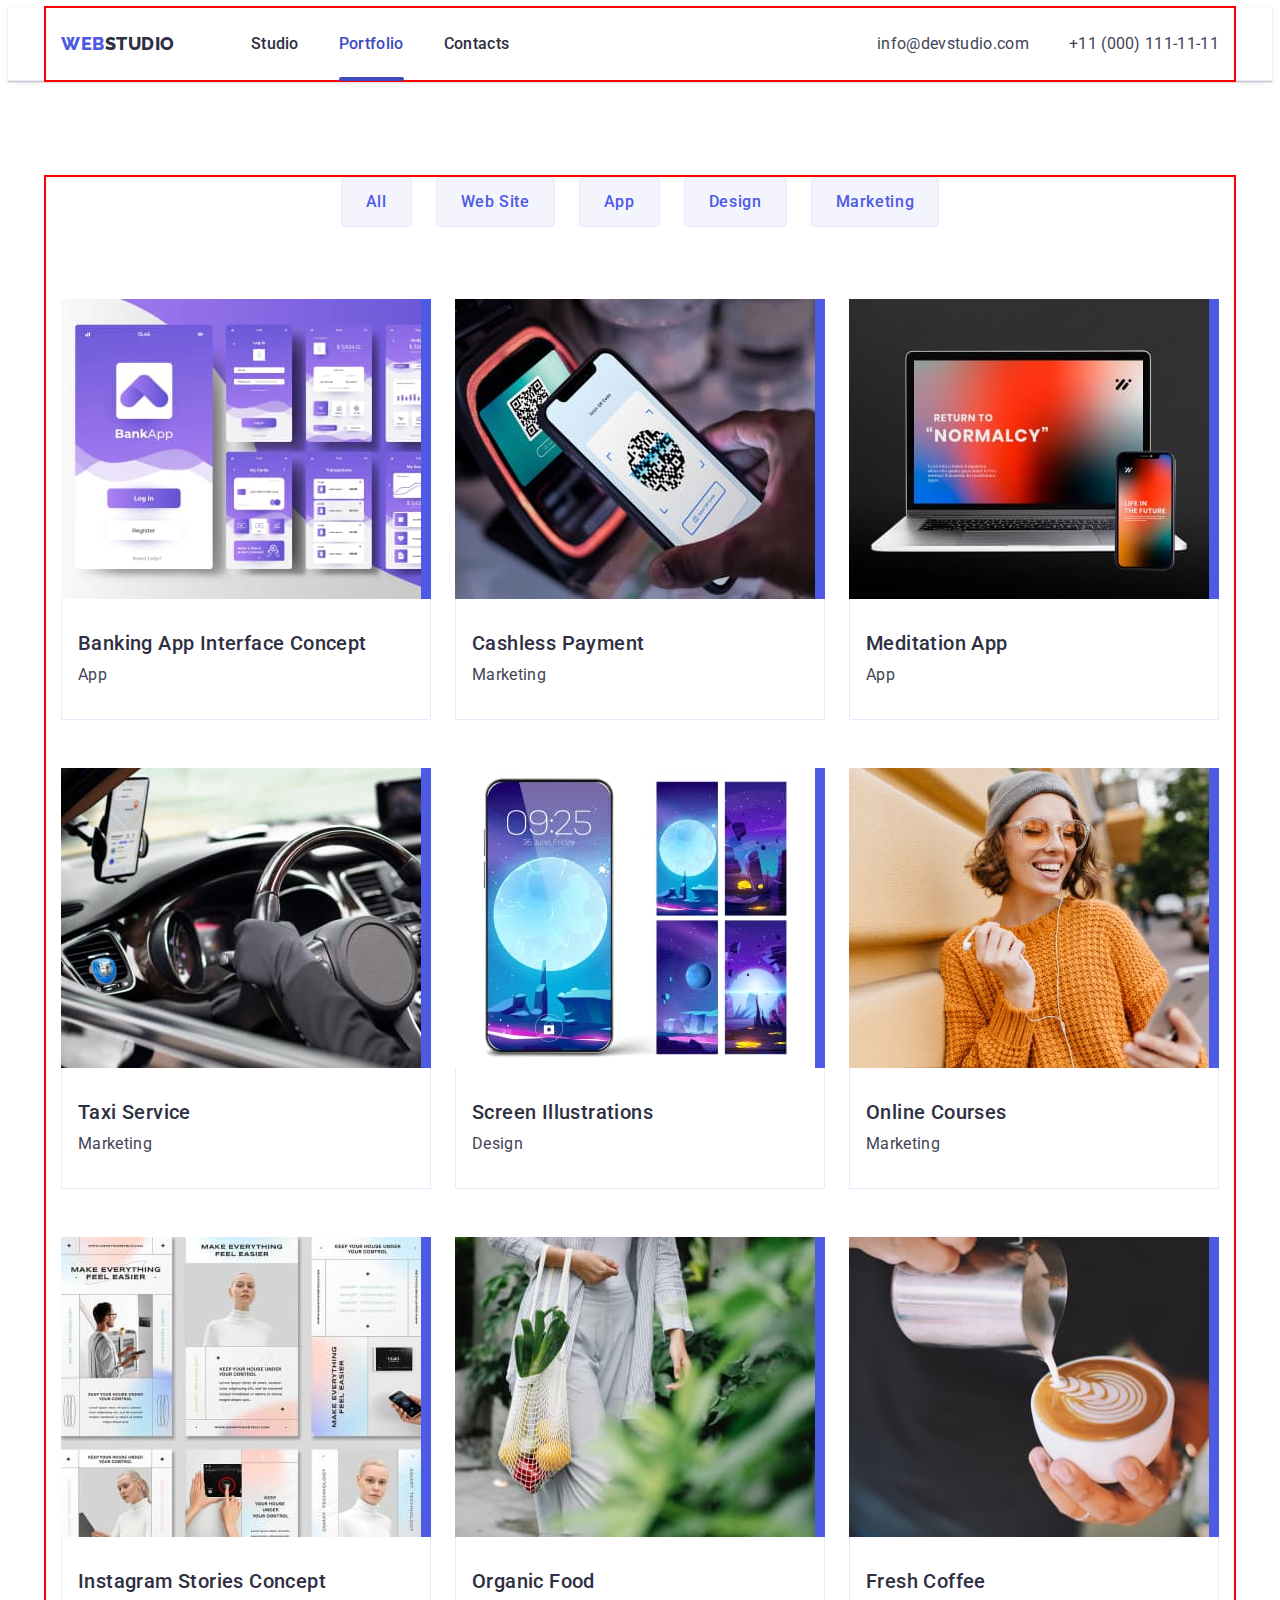
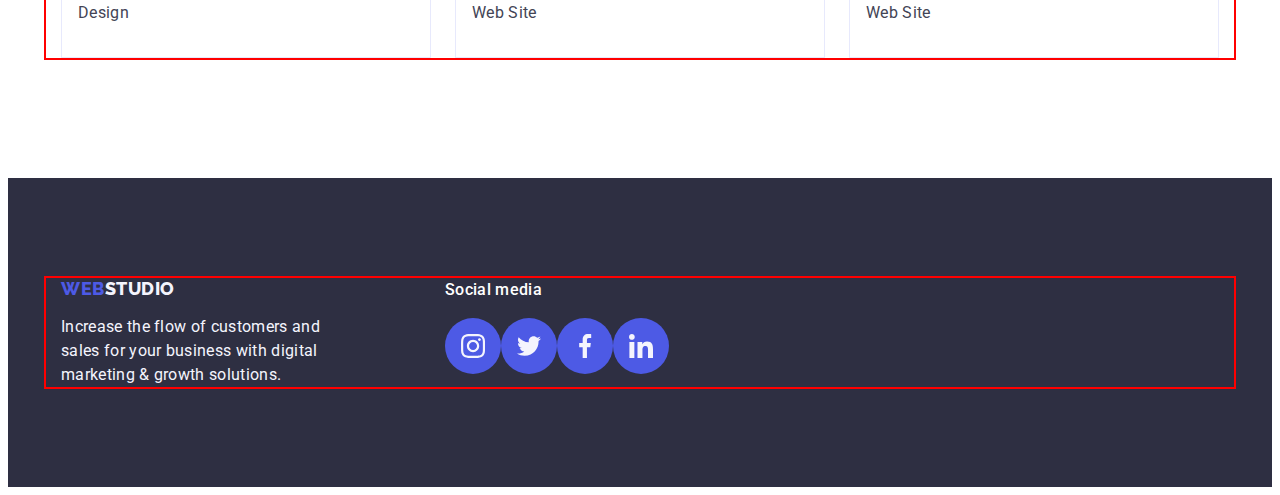
==== portfolio.html @ 869612bf "hw5" ====
<!DOCTYPE html>
<html lang="en">

<head>
    <meta charset="UTF-8">
<meta http-equiv="X-UA-Compatible" content="IE=edge">
<meta name="viewport" content="width=device-width, initial-scale=1.0">
<link rel="preconnect" href="https://fonts.googleapis.com">
<link rel="preconnect" href="https://fonts.gstatic.com" crossorigin>
<link
    href="https://fonts.googleapis.com/css2?family=Montserrat:wght@400;700&family=Roboto:wght@400;500;700;900&display=swap"
    rel="stylesheet">
    <link rel="preconnect" href="https://fonts.googleapis.com" />
    <link rel="preconnect" href="https://fonts.gstatic.com" crossorigin />
    <link href="https://fonts.googleapis.com/css2?family=Raleway:wght@800&family=Roboto:wght@400;500;700;900&display=swap"
        rel="stylesheet" />
    <link rel="stylesheet" href="https://cdnjs.cloudflare.com/ajax/libs/modern-normalize/2.0.0/modern-normalize.min.css"
        integrity="sha512-4xo8blKMVCiXpTaLzQSLSw3KFOVPWhm/TRtuPVc4WG6kUgjH6J03IBuG7JZPkcWMxJ5huwaBpOpnwYElP/m6wg=="
        crossorigin="anonymous" referrerpolicy="no-referrer" />
<title>WebStudio</title>
<link rel="stylesheet" href="./css/style.css">

</head>

<body>
    <header class="header">
    <div class="container header-container">
        <nav class="header-navigation list">
            <a href="./index.html" class="header-logo link">Web<span class="header-logo-raleway link">Studio</span></a>
            <ul class="header-menu list">
                <li class="header-menu-item"><a class="header-menu-link link" href="./index.html">Studio</a></li>
                <li class="header-menu-item"><a class="header-menu-link link current" href="./portfolio.html">Portfolio</a></li>
                <li class="header-menu-item"><a class="header-menu-link link" href="">Contacts</a></li>
            </ul>
        </nav>
        <address class="header-address">
            <ul class="header-contacts list">
                <li class="header-menu-contact"> <a class="header-contacts-link link" href="mailto:info@devstudio.com">info@devstudio.com</a></li>
                <li class="header-menu-contact"> <a class="header-contacts-link link" href="tel:+110001111111" >+11 (000) 111-11-11</a></li>
            </ul>
        </address>
    </div>
    </header>

    <main>
        <section class="section">
        <div class="container">
        <h1 hidden class="visualy-hidden">main portfolio</h1>
        <ul class="menu-list list">
            <li class="btn-item"><button type="button" class="menu-button-link">All</button></li>
            <li class="btn-item"><button type="button" class="menu-button-link">Web Site</button></li>
            <li class="btn-item"><button type="button" class="menu-button-link">App</button></li>
            <li class="btn-item"><button type="button" class="menu-button-link">Design</button></li>
            <li class="btn-item"><button type="button" class="menu-button-link">Marketing</button></li>
        </ul>

            <ul class="portfolio-list list">
                <li class="portfolio-item link">
                        <a class="portfolio-link link" href="./index.html">
                    <div class="portfolio-cover-block">
                        <img src="./images/potfolio/one.jpg" alt="banking app" width="360">
                        <p class="cover-text-block">
                            14 Stylish and User-Friendly App Design Concepts · Task Manager App · Calorie Tracker App · Exotic Fruit Ecommerce
                            App ·
                            Cloud Storage App
                        </p>
                        </div>
                <div class="portfolio-info">
                    <h2 class="portfolio-subtitle">Banking App Interface Concept</h2>
                    <p class="portfolio-text">App</p>
                </div>
                    </a>
                </li>
                <li class="portfolio-item link">
                    <a class="portfolio-link link" href="./index.html"> 
                    <div class="portfolio-cover-block">
                        <img src="./images/potfolio/two.jpg" alt="cashless payment" width="360">
                        <p class="cover-text-block">
                            14 Stylish and User-Friendly App Design Concepts · Task Manager App · Calorie Tracker App · Exotic Fruit Ecommerce
                            App ·
                            Cloud Storage App
                        </p>
                        </div>
                <div class="portfolio-info">
                    <h2 class="portfolio-subtitle">Cashless Payment</h2>
                    <p class="portfolio-text">Marketing</p>
                </div>
                    </a>
                </li>
                <li class="portfolio-item link">
                    <a class="portfolio-link link" href="./index.html">
                    <div class="portfolio-cover-block">
                        <img src="./images/potfolio/three.jpg" alt="meditation app" width="360">
                        <p class="cover-text-block">
                            14 Stylish and User-Friendly App Design Concepts · Task Manager App · Calorie Tracker App · Exotic Fruit Ecommerce
                            App ·
                            Cloud Storage App
                        </p>
                        </div>
                <div class="portfolio-info">
                    <h2 class="portfolio-subtitle">Meditation App</h2>
                    <p class="portfolio-text">App</p>
                </div>
                    </a>
                </li>
                <li class="portfolio-item link">
                    <a class="portfolio-link link" href="./index.html">
                    <div class="portfolio-cover-block">
                        <img src="./images/potfolio/four.jpg" alt="taxi service" width="360">
                        <p class="cover-text-block">
                            14 Stylish and User-Friendly App Design Concepts · Task Manager App · Calorie Tracker App · Exotic Fruit Ecommerce
                            App ·
                            Cloud Storage App
                        </p>
                        </div>
                <div class="portfolio-info">
                    <h2 class="portfolio-subtitle">Taxi Service</h2>    
                    <p class="portfolio-text">Marketing</p>
                </div>
                    </a>
                </li>
                <li class="portfolio-item link">
                    <a class="portfolio-link link" href="./index.html">
                    <div class="portfolio-cover-block">
                        <img src="./images/potfolio/five.jpg" alt="screen illustrations" width="360">
                        <p class="cover-text-block">
                            14 Stylish and User-Friendly App Design Concepts · Task Manager App · Calorie Tracker App · Exotic Fruit Ecommerce
                            App ·
                            Cloud Storage App
                        </p>
                        </div>
                <div class="portfolio-info">
                    <h2 class="portfolio-subtitle">Screen Illustrations</h2>
                    <p class="portfolio-text">Design</p>
                </div>
                    </a>
                </li>
                <li class="portfolio-item link">
                    <a class="portfolio-link link" href="./index.html">
                        <div class="portfolio-cover-block">
                        <img src="./images/potfolio/six.jpg" alt="online courses" width="360">
                        <p class="cover-text-block">
                            14 Stylish and User-Friendly App Design Concepts · Task Manager App · Calorie Tracker App · Exotic Fruit Ecommerce
                            App ·
                            Cloud Storage App
                        </p>
                        </div>
                <div class="portfolio-info">
                    <h2 class="portfolio-subtitle">Online Courses</h2>
                    <p class="portfolio-text">Marketing</p>
                </div>
                    </a>
                </li>
                <li class="portfolio-item link">
                    <a  class="portfolio-link link" href="./index.html">
                        <div class="portfolio-cover-block">
                        <img src="./images/potfolio/seven.jpg" alt="instagram stories concept" width="360">
                        <p class="cover-text-block">
                            14 Stylish and User-Friendly App Design Concepts · Task Manager App · Calorie Tracker App · Exotic Fruit Ecommerce
                            App ·
                            Cloud Storage App
                        </p>
                        </div>
                <div class="portfolio-info">
                    <h2 class="portfolio-subtitle">Instagram Stories Concept</h2>
                    <p class="portfolio-text">Design</p>
                </div>
                    </a>
                </li>
                <li class="portfolio-item link">
                    <a class="portfolio-link link" href="./index.html">
                        <div class="portfolio-cover-block">
                        <img src="./images/potfolio/eight.jpg" alt="organic food" width="360">
                        <p class="cover-text-block">
                            14 Stylish and User-Friendly App Design Concepts · Task Manager App · Calorie Tracker App · Exotic Fruit Ecommerce
                            App ·
                            Cloud Storage App
                        </p>
                        </div>
                <div class="portfolio-info">
                    <h2 class="portfolio-subtitle">Organic Food</h2>
                    <p class="portfolio-text">Web Site</p>
                </div>
                    </a>
                </li>
                <li class="portfolio-item link">
                    <a class="portfolio-link link" href="./index.html">
                        <div class="portfolio-cover-block">
                        <img src="./images/potfolio/nine.jpg" alt="fresh coffee" width="360">
                        <p class="cover-text-block">
                            14 Stylish and User-Friendly App Design Concepts · Task Manager App · Calorie Tracker App · Exotic Fruit Ecommerce
                            App ·
                            Cloud Storage App
                        </p>
                        </div>
                <div class="portfolio-info">
                    <h2 class="portfolio-subtitle">Fresh Coffee</h2>
                    <p class="portfolio-text">Web Site</p>
                </div>
                    </a>
                </li>
            </ul>
            </div>
        </section>

    </main>

    <footer class="footer">
        <div class="container footer-container">
        <div class="footer-box">
        <a href="./index.html" class="footer-logo link">Web<span class="footer-logo-raleway link">Studio</span></a>
        <p class="footer-item-text">Increase the flow of customers and sales for your business with digital marketing & growth solutions.</p>
    </div>
    <div class="footer-contacts">
        <p class="footer-text-icon">Social media</p>
        <ul class="footer-icon-list list">
            <li class="footer-icon">
                <a class=" footer-svg link" href="#"><svg class="footer-icons" width="24" height="24">
                        <use href="./images/icons.svg#icon-instagram"></use>
                    </svg></a>
            </li>
            <li class="footer-icon">
                <a class=" footer-svg link" href="#"><svg class="footer-icons" width="24" height="24">
                        <use href="./images/icons.svg#icon-twitter"></use>
                    </svg></a>
            </li>
            <li class="footer-icon">
                <a class=" footer-svg link" href="#"><svg class="footer-icons" width="24" height="24">
                        <use href="./images/icons.svg#icon-facebook"></use>
                    </svg></a>
            </li>
            <li class="footer-icon">
                <a class=" footer-svg link" href="#"><svg class="footer-icons" width="24" height="24">
                        <use href="./images/icons.svg#icon-linkedin"></use>
                    </svg></a>
            </li>
        </ul>
    </div>
    </div>
    </footer>
</body>

</html>
---- css/style.css ----
:root{
    --title-color:#2E2F42;
    --main-text-color:#FFFFFF;
    --second-text-color:#434455;
}

body{
    font-family: "Roboto",sans-serif;
    color:#434455;
    background-color: #FFFFFF;
}

p, h1, h2, h3, h4, h5, h6{
    margin-top: 0;
    margin-bottom: 0;
}

img{
    display: block;
}


.link{
    text-decoration: none;
}

.container{
    width: 100%;
    max-width: 1158px;
    padding: 0 15px;
    margin: 0 auto;
    outline: 2px solid red;

}

ul{
    list-style-type: none;
    margin-top: 0;
    margin-bottom: 0;
    padding-left: 0;
}


/**---------------HEADER--------------*/

.header-container{
    display: flex;
    align-items: center;
    width: 1158px;
    margin: 0 auto;
    padding: 0 15px;
}

.header{
    border-bottom: 1px solid #e7e9fc;
    box-shadow: 0px 2px 1px rgba(46, 47, 66, 0.08), 0px 1px 1px rgba(46, 47, 66, 0.16), 0px 1px 6px rgba(46, 47, 66, 0.08); 
}

.header-navigation{
    display: flex;
    align-items: center;
    margin-right:auto;
}


.header-logo{
    font-family:"Raleway",sans-serif;
    font-weight: 800;
    font-size: 18px;
    line-height: 1.17;
    letter-spacing: 0.03em;
    text-transform: uppercase;
    color: #4d5ae5;
    margin-right: 76px;
}

.header-logo-raleway{
    font-family: "Raleway",sans-serif ;
    font-weight: 800;
    font-size: 18px;
    line-height: 1.17;
    letter-spacing: 0.03em;
    text-transform: uppercase;
    color: #2e2f42;
}

.header-menu{
    display: flex;
    gap: 40px;
}

.header-menu .list{
    list-style: none;
}

.header-menu-link{
    font-weight: 500;
    font-size: 16px;
    line-height: 1.5;
    letter-spacing: 0.02em;
    color:  #2E2F42;
    padding: 24px 0;
    display: flex;
    gap: 40px;
    transition: color 250ms cubic-bezier(0.4, 0, 0.2, 1);

}

.header-menu-link:hover{
    color: #404bbf;
}

.header-menu-link:focus{
    color: #404bbf;
}

.current{
    position: relative;
    color: #404bbf;
}

.current::after{
    content: '';
    position: absolute;
    left: 0;
    bottom: -1px;
    background-color: #404bbf;
    height: 4px;
    border-radius: 2px;
    display: block;
    width: 100%;
}

.header-address,
.header-menu-contact,
.header-contacts .list{
    font-style: normal;
}

.header-menu-contact{
    margin-left: auto;
}

.header-contacts{
    display: flex;
    margin-left: auto;
    gap: 40px;
}

.header-contacts .list{
    font-family: "Roboto",sans-serif;
    font-style: normal;
    font-size: 16px;
    line-height: 1.5;
    letter-spacing: 0.02em;
    color: #434455;
    margin: auto;

}
.header-contacts-link{
    display: flex;
    padding: 24px 0;
    gap: 40px;
    transition: color 250ms cubic-bezier(0.4, 0, 0.2, 1);
} 

.header-contacts .list:hover,
.header-contacts .list:focus{
    color: #404bbf;
}

/**-------------HERO--------------*/

.hero {
    background-image: linear-gradient(
    rgba(46, 47, 66, 0.7),
    rgba(46, 47, 66, 0.7)
    ),
    url(../images/hero-bg.jpg);
    background-repeat: no-repeat;
    background-position: center;
    background-size: cover;
    background-color: #2E2F42;
    padding: 188px 0;
    max-width: 1440px;
    margin: 0 auto;
}

.hero-container{
    
}

.hero-title {
    font-weight: 700;
    font-size: 56px;
    line-height: 1.07;
    text-align: center;
    letter-spacing: 0.02em;
    color: var(--main-text-color);
    text-align: center;
    margin: 0 auto;
    max-width: 496px;
    margin-bottom: 48px;
}

.hero-btn {
    font-family: inherit;
    font-weight: 500;
    font-size: 16px;
    line-height: 1.50;
    letter-spacing: 0.04em;
    color: var(--main-text-color);
    background-color: #4D5AE5;
    cursor: pointer;
    display: block;
    margin: 0 auto;
    padding: 16px 32px 16px 32px;
    box-shadow: 0px 4px 4px rgba (0, 0, 0, 0.15);
    border-radius: 4px;
    border: none;
    min-width: 169px;
    transition: background-color 250ms cubic-bezier(0.4, 0, 0.2, 1);
}

.hero-btn:hover,
.hero-btn:focus{
    background-color: #404BBF;
}
/**--------------BENEFITS--------------*/
.benefits {
    padding-top: 120px;
    padding-bottom: 120px;
}

.visualy-hidden{
    position: absolute;
    width: 1px;
    height: 1px;
    margin: -1px;
    border: 0;
    padding: 0;
    white-space: nowrap;
    clip-path: inset(100%);
    clip: rect(0 0 0 0);
    overflow: hidden;
}


.benefits-list {
    background-color: #FFFFFF;
    display: flex;
    gap: 24px;
}

.benefits-item-icons{
    display: flex;
    align-items: center;
    justify-content: center;
    margin-bottom: 8px;
    background: #f4f4fd;
    border-radius: 4px;
    width: 264px;
    height: 112px;
}

.benefits-icons{
    margin: 24px 100px;
    transition: color 250ms cubic-bezier(0.4, 0, 0.2, 1);
}

    .benefits-item:hover .benefits-item-icons,
    .benefits-item:focus .benefits-item-icons{
    fill: #404BBF;
}

.benefits-item {
    width: calc((100% - 72px) /4);
}

.benefits-subtitle {
    font-weight: 500;
    font-size: 20px;
    line-height: 1.20;
    letter-spacing: 0.02em;
    color: #2E2F42;
    margin-bottom: 8px;
}

.benefits-item-text {
    font-size: 16px;
    line-height: 1.50;
    letter-spacing: 0.02em;
    color: var(--second-text-color);
}

/**--------PRODUCTS-----------*/
.products {
    /* padding-top: 120px; */
    padding-bottom: 120px;
}

.products-title {
    font-size: 36px;
    line-height: 1.11;
    text-align: center;
    letter-spacing: 0.02em;
    text-transform: capitalize;
    color:#2e2f42;
    min-width: 323px;
    margin-bottom: 72px;
}

.products-list {
    display: flex;
    gap: 24px;
}

.products-item {
    width: calc((100% - 48px) / 3);
}

/**-------------TEAM-----------*/
.container-team{
    padding: 0 15px;
}

.container-info{
    padding: 24px 0;
    display: block;
}

.team{
    background-color: #F4F4FD;
    padding: 120px 0;
}

.team-item { 
    background-color: #FFFFFF;
    width: calc((100% - 72px) / 4);
    border-radius: 0px 0px 4px 4px;
    box-shadow: 0px 1px 6px rgba(46, 47, 66, 0.08),
            0px 1px 1px rgba(46, 47, 66, 0.16),
            0px 2px 1px rgba(46, 47, 66, 0.08);

}

.team-title {
    font-size: 36px;
    line-height: 1.11;
    text-align: center;
    letter-spacing: 0.02em;
    text-transform: capitalize;
    color: #2E2F42;
    background-color: #F4F4FD;
    margin-bottom: 72px;

}
.team-icons-list{
    display: flex;
    justify-content: center;
    margin-top: 8px;
    gap: 24px;
}

.icon-item{
    width: 40px;
    height: 40px;
}

.icon-svg{
    width: 100%;
    height: 100%;
    background-color: #4d5ae5;
    padding: 12px;
    border-radius: 50%;
    display: flex;
    align-items: center;
    justify-content: center;
    transition: background-color 250ms cubic-bezier(0.4, 0, 0.2, 1);
    }

.icon-svg:hover,
.icon-svg:focus{
    background-color: #404bbf;
}

.team-icons{
    fill: #f4f4fd;
}

.container-info{
    padding: 32px 0;
}

.team-list {
    display: flex;
    gap: 24px;
}

.team-subtitle {
    font-weight: 500;
    font-size: 20px;
    line-height: 1.2;
    letter-spacing: 0.02em;
    color: #2E2F42;
    background-color: #FFFFFF;
    text-align: center;
    margin-bottom: 8px;
}

.team-item-text {
    font-size: 16px;
    line-height: 1.5;
    letter-spacing: 0.02em;
    color: #434455;
    text-align: center;
}

/**----------------FIFTH--------------**/

.section-fifth{
    padding-top: 120px;
    padding-bottom: 120px;
}

.subtitle{
    font-weight: 700;
    font-size: 36px;
    line-height: 1.11;
    text-align: center;
    text-transform: capitalize;
    letter-spacing: 0.02em;
    color: var(--color-grey);
    margin-bottom: 72px;
    color: #2e2f42;
}

.fifth-icon-list{
    display: flex;
    gap: 24px;
}

.fifth-icon{
    display: inline-block;
    height: 88px;
    width: calc((100% - 120px) / 6);
}

.fifth-svg{
    width: 100%;
    height: 100%;
    border: 1px solid #8e8f99;
    color: #8e8f99;
    border-radius: 4px;
    display: flex;
    align-items: center;
    justify-content: center;
    padding: 16px 32px;
    transition: border-color 250ms cubic-bezier(0.4, 0, 0.2, 1), color 250ms cubic-bezier(0.4, 0, 0.2, 1);
}

.fifth-icons{
    fill: currentColor;
}

.fifth-svg:hover,
.fifth-svg:focus{
    color: #404bbf;
    border-color: #404bbf;
}

/**-----------------FOOTER----------------*/
.footer {
    background-color: #2E2F42;
    padding: 100px 0;
}

.footer-container{
    display: flex;
    align-items: baseline;
}

.footer-box{
    margin-right: 120px;
    
}

.footer-logo{
    font-family: "Raleway",sans-serif;
    font-style: normal;
    font-weight: 800;
    font-size: 18px;
    line-height: 1.17;
    letter-spacing: 0.03em;
    text-transform: uppercase;
    color:#4D5AE5;
    display: inline-block;
    margin-bottom: 16px;
}

.footer-logo-raleway {
    font-family: "Raleway",sans-serif;
    font-style: normal;
    font-weight: 800;
    font-size: 18px;
    line-height: 1.17;
    letter-spacing: 0.03em;
    text-transform: uppercase;
    color: #f4f4fd;
}

.footer-item-text {
    font-size: 16px;
    line-height: 1.50;
    letter-spacing: 0.02em;
    color: #F4F4FD;
    max-width: 264px;
}


.footer-text-icon{
    font-weight: 500;
    font-size: 16px;
    line-height: 1.5;
    letter-spacing: 0.02em;
    color:  #ffffff;
    margin-bottom: 16px;
}

.footer-icon-list{
    display: flex;
    gap: 16px;
}

.footer-icon{
    width: 40px;
    height: 40px;
}

.footer-svg{
    width: 100%;
    height: 100%;
    background-color: #4d5ae5;
    padding: 8px;
    border-radius: 50%;
    display: flex;
    align-items: center;
    justify-content: center;
    transition: background-color 250ms cubic-bezier(0.4, 0, 0.2, 1);
}

.footer-icons{
    fill: #f4f4fd;
}
.footer-svg:hover,
.footer-svg:focus{
    background-color: #31d0aa;
}

/**--------------PORTFOLIO----------------*/
.body{
    color:#434455;
}

/**----------------HEADER------------------*/

.header {
    border-bottom: 1px solid #e7e9fc;
}

.header-navigation{

}

.header-logo {
    font-family: "Raleway",sans-serif;
    font-weight: 800;
    font-size: 18px;
    line-height: 1.17;
    letter-spacing: 0.03em;
    text-transform: uppercase;
    color: #4d5ae5;
    }


.link {}

.header-logo-raleway {

}

.header-menu {}

.header-menu-item {}

.header-menu-link {

}

.header-menu-link:hover,
.header-menu-link:focus{
    color: #404bbf;
}

.header-address {
    font-style: normal;
}

.header-contacts .list {
    font-style: normal;
    list-style: none;
}

.header-contacts-link{
    font-style: normal; 
    font-size: 16px;
    line-height: 1.5;
    letter-spacing: 0.02em;
    list-style: none;
    color:#434455;
}

.header-contacts-link:hover,
.header-contacts-link:focus{
    color: #404bbf;
}
/**------------------MAIN-PORTFOLIO--------------*/

.section{
    padding-top: 96px;
    padding-bottom: 120px;
}

.menu-list  {
    list-style: none;
    display: flex;
    justify-content: center;
    gap: 24px;
    margin-bottom: 72px;
}

.list {}

.btn-item{
}

.menu-button-link {
    font-family: "Roboto",sans-serif;
    font-weight: 500;
    font-size: 16px;
    line-height: 1.5;
    letter-spacing: 0.04em;
    color: #4D5AE5;
    background-color:#F4F4FD;
    cursor: pointer;
    padding: 12px 24px;
    border: 1px solid #e7e9fc;
    border-radius: 4px;
    transition: color 250ms cubic-bezier(0.4, 0, 0.2, 1), background-color 250ms cubic-bezier(0.4, 0, 0.2, 1), border-color 250ms cubic-bezier(0.4, 0, 0.2, 1), box-shadow 250ms cubic-bezier(0.4, 0, 0.2, 1);
}

.menu-button-link:hover,
.menu-button-link:focus{
    color: #FFFFFF;
    background-color: #404BBF;
    border: 1px solid transparent;
    box-shadow: 0px 3px 1px rgba(0, 0, 0, 0.1), 0px 2px 1px rgba(0, 0, 0, 0.08), 0px 2px 2px rgba(0, 0, 0, 0.12);
}

.portfolio-link {
    text-decoration: none;
    display: block;
    transition: box-shadow 250ms cubic-bezier(0.4, 0, 0.2, 1); 
}

.portfolio-link:hover .cover-text-block,
.portfolio-link:focus .cover-text-block{
    transform: translateY(0%)
}

.portfolio-link:hover,
.portfolio-link:focus{
    box-shadow: 0px 1px 6px rgba(46, 47, 66, 0.08), 0px 1px 1px rgba(46, 47, 66, 0.16), 0px 2px 1px rgba(46, 47, 66, 0.08);
}

.portfolio-info{
    padding: 32px 16px;
    border: 1px solid #e7e9fc;
    border-top: none;
}

.portfolio-list  {
    text-decoration: none;
    display: flex;
    flex-wrap: wrap; 
    column-gap: 24px;
    row-gap: 48px;
}

.portfolio-item  {
    text-decoration: none;
    width: calc((100% - 48px) / 3);
    flex-wrap: wrap;
    position: relative;
}

.portfolio-subtitle {
    font-weight: 500;
    font-size: 20px;
    line-height: 1.2;
    letter-spacing: 0.02em;
    color: #2E2F42;
    margin-bottom: 8px;
    text-align: start;
}



.portfolio-text {
    font-size: 16px;
    line-height: 1.5;
    letter-spacing: 0.02em;
    color: #434455;
}

.portfolio-cover-block {
    position: relative;
    background-color: #4D5AE5;
    top: 0;
    left: 0;
    overflow: hidden;
}

.cover-text-block {
    font-size: 16px;
    line-height: 1.50;
    letter-spacing: 0.02em;
    color: #F4F4FD;
    padding: 40px 32px;
    background-color: #4d5ae5;
    height: 100%;
    width: 100%;
    position: absolute;
    top: 0;
    transform: translateY(100%);
    transition: transform 250ms cubic-bezier(0.4, 0, 0.2, 1);
}
/**-----------------FOOTER--------------*/
.footer-logo {
    font-family: "Raleway" sans-serif;
    font-weight: 800;
    font-size: 18px;
    line-height: 1.17;
    letter-spacing: 0.03em;
    text-transform: uppercase;
    color:#4d5ae5;
}


.footer-logo-raleway {
    font-family: "Raleway" sans-serif;
    font-weight: 800;
    font-size: 18px;
    line-height: 1.17;
    letter-spacing: 0.03em;
    text-transform: uppercase;
    color: #f4f4fd;
}

.footer-item-text{
    font-size: 16px;
    line-height: 1.50;
    letter-spacing: 0.02em;
    color: #F4F4FD;
}

.backdrop{
    position: fixed;
    top: 0;
    left: 0;
    width: 100%;
    height: 100%;
    background-color: rgba(46, 47, 66, 0.4);
    transition: opacity 250ms cubic-bezier(0.4, 0, 0.2, 1), visibility 250ms cubic-bezier(0.4, 0, 0.2, 1);
}

.modal{
    position: absolute;
    width: 408px;
    min-height: 584px;
    transform: translate(-50%, -50%) scale(1);
    background-color: #FCFCFC;
    box-shadow: 0px 1px 1px rgba(0, 0, 0, 0.14),
        0px 1px 3px rgba(0, 0, 0, 0.12),
        0px 2px 1px rgba(0, 0, 0, 0.2);
    border-radius: 4px;
    transition: transform 250ms cubic-bezier(0.4, 0, 0.2, 1);
    left: 50%;
    top: 50%;
    transform: translate(-50%, -50%) rotate(0);
}

.backdrop.is-hidden .modal{
    transform: translate(-50% -50%) rotate(-360deg);
}

.modal-btn{
    position: absolute;
    top: 24px;
    right: 24px;
    width: 24px;
    height: 24px;
    display: flex;
    justify-content: center;
    align-items: center;
    background-color: #E7E9FC;
    border: 1px solid rgba(0, 0, 0, 0.1);
    border-radius: 50%;
    padding: 0;
    cursor: pointer;
    transition: background-color 250ms cubic-bezier(0.4, 0, 0.2, 1), border 250ms cubic-bezier(0.4, 0, 0.2, 1);
    /* transition: opacity var(--transition) visibility var(--transition); */
}

.modal-btn:hover,
.modal-btn:focus{
    background-color: #404bbf;
    border: none;
    fill: #ffffff;
}

.close-btn{
    fill: #2E2F42;
    transition: fill 250ms cubic-bezier(0.4, 0, 0.2, 1);
}

.modal-btn:hover .close-btn,       
.modal-btn:focus .close-btn{
    fill: #ffffff;
}

.is-hidden{
    visibility: hidden;
    opacity: 0;
    pointer-events: none;
}
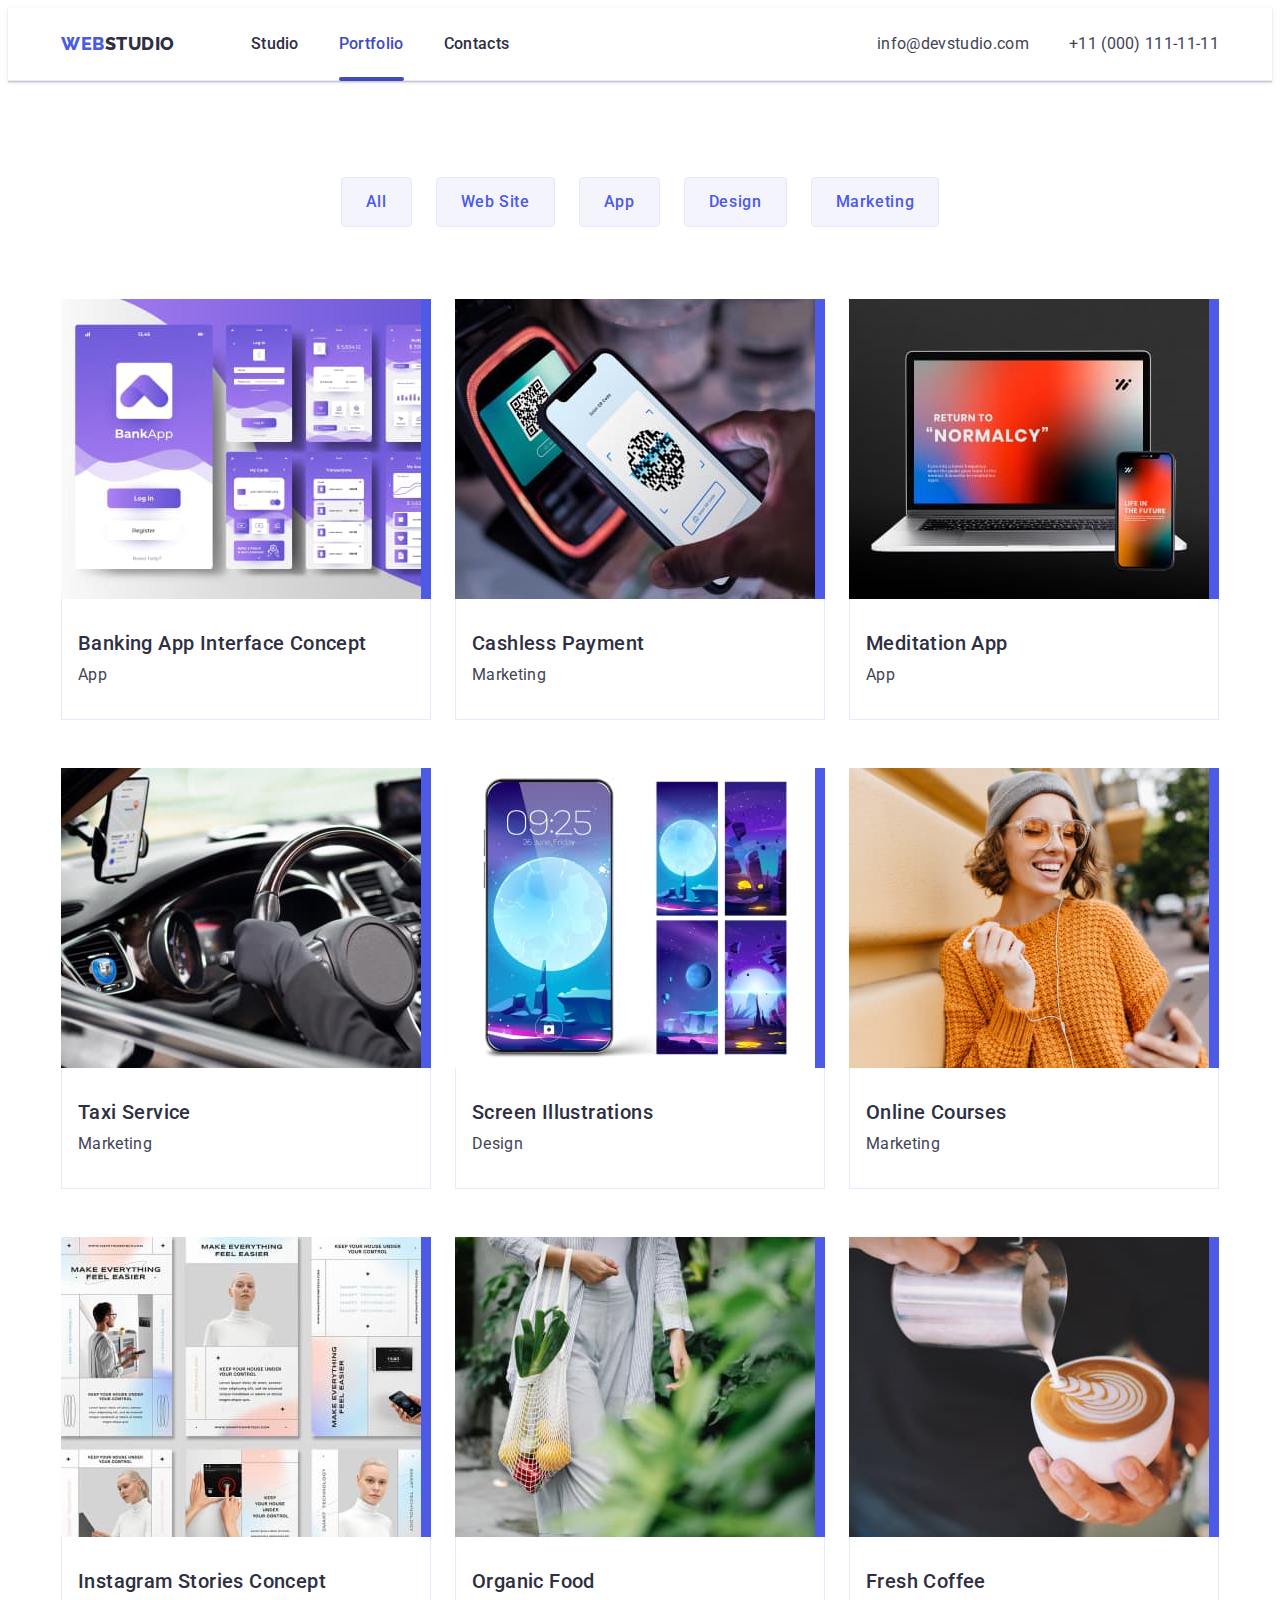
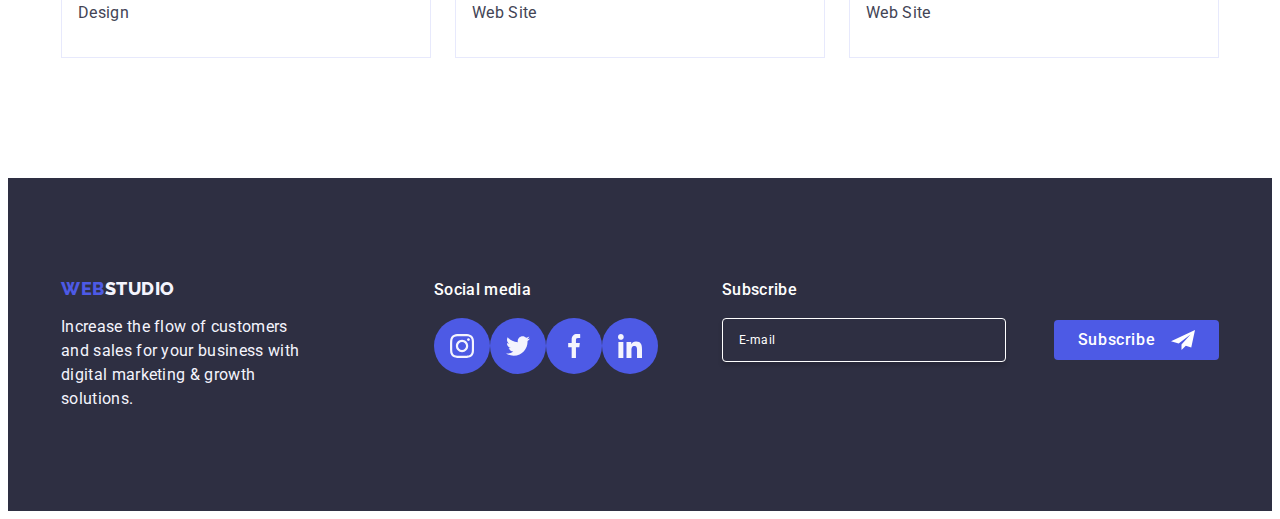
==== commit d6346661: "hw5" ====
--- a/portfolio.html
+++ b/portfolio.html
@@ -236,6 +236,20 @@
             </li>
         </ul>
     </div>
+    <div class="footer-bottom">
+        <p class="form-subtitle">Subscribe</p>
+        <form class="footer-form">
+            <label for="footer-email" aria-label="footer email" class="form-label">
+                <input type="email" name="footer-email" id="footer-email" placeholder="E-mail" class="footer-input" />
+            </label>
+            <button type="submit" class="btn-input">Subscribe
+                <svg class="icon-form" width="24" height="24">
+                    <use href="./images/icons.svg#icon-frame">
+                    </use>
+                </svg>
+            </button>
+        </form>
+    </div>
     </div>
     </footer>
 </body>
--- a/css/style.css
+++ b/css/style.css
@@ -22,6 +22,19 @@
 
 .link{
     text-decoration: none;
+}
+
+.visually-hidden {
+    position: absolute;
+    width: 1px;
+    height: 1px;
+    margin: -1px;
+    border: 0;
+    padding: 0;
+    white-space: nowrap;
+    clip-path: inset(100%);
+    clip: rect(0 0 0 0);
+    overflow: hidden;
 }
 
 .container{
@@ -29,7 +42,7 @@
     max-width: 1158px;
     padding: 0 15px;
     margin: 0 auto;
-    outline: 2px solid red;
+    /* outline: 2px solid ; */
 
 }
 
@@ -659,8 +672,10 @@
     transition: color 250ms cubic-bezier(0.4, 0, 0.2, 1), background-color 250ms cubic-bezier(0.4, 0, 0.2, 1), border-color 250ms cubic-bezier(0.4, 0, 0.2, 1), box-shadow 250ms cubic-bezier(0.4, 0, 0.2, 1);
 }
 
+
+
 .menu-button-link:hover,
-.menu-button-link:focus{
+.menu-button-link:focus {
     color: #FFFFFF;
     background-color: #404BBF;
     border: 1px solid transparent;
@@ -774,6 +789,77 @@
     color: #F4F4FD;
 }
 
+.footer-bottom {
+    margin-left: 80px;
+}
+
+.form-subtitle {
+    color: var(--white, #FFF);
+    font-size: 16px;
+    font-weight: 500;
+    line-height: 1.5;
+    letter-spacing: 0.32px;
+    margin-bottom: 16px;
+}
+
+.footer-form {
+    display: flex;
+    gap: 24px;
+    align-items: center;
+}
+
+.footer-input {
+    width: 264px;
+    height: 40px;
+    border-radius: 4px;
+    border: 1px solid var(--white, #FFF);
+    box-shadow: 0px 4px 4px 0px rgba(0, 0, 0, 0.15);
+    background-color: transparent;
+    font-size: 12px;
+    line-height: 1.5;
+    letter-spacing: 0.04em;
+    color: #ffffff;
+    padding-left: 16px;
+    margin-right: 24px;
+}
+
+.footer-input::placeholder{
+    color: var(--white, #FFF);
+    font-size: 12px;
+    font-family: Roboto;
+    line-height: 2.0; 
+    letter-spacing: 0.48px;
+}
+
+.btn-input {
+    display: flex;
+    position: relative;
+    justify-content: center;
+    align-items: center;
+    min-width: 165px;
+    height: 40px;
+    color: var(--white, #FFF);
+    text-align: center;
+    font-family: "Roboto",sans-serif;
+    font-size: 16px;
+    font-weight: 500;
+    line-height: 1.5;
+    letter-spacing: 0.04em;
+    cursor: pointer;
+    border-radius: 4px;
+    background-color: var(--iris, #4D5AE5);
+    border: none;
+}
+
+.icon-form{
+    display: block;
+    margin-left: 16px;
+    background-color: var(--color-blue);
+    fill: var(--color-white);
+    transition: background-color 250ms var(--cubic-bezier);
+    margin-left: 16px;
+}
+/* **------------------MODAL-------------* */
 .backdrop{
     position: fixed;
     top: 0;
@@ -798,6 +884,8 @@
     left: 50%;
     top: 50%;
     transform: translate(-50%, -50%) rotate(0);
+    padding-left: 24px;
+    padding-right: 24px;
 }
 
 .backdrop.is-hidden .modal{
@@ -844,3 +932,155 @@
     opacity: 0;
     pointer-events: none;
 }
+
+.modal-title{
+    font-weight: 500;
+    font-size: 16px;
+    line-height: 1.5;
+    text-align: center;
+    letter-spacing: 0.02em;
+    color: #2E2F42;
+    padding-top: 72px;
+    margin-bottom: 34px;
+}
+
+.modal-box-input{
+    margin-bottom: 8px;
+}
+
+
+.modal-input{
+    width: 100%;
+    height: 40px;
+    border: 1px solid var(--navyblue-modal, rgba(46, 47, 66, 0.40));
+    border-radius: 4px;
+    background-color: transparent;
+    padding-left: 38px;
+    outline: transparent;
+}
+
+.modal-input:focus{
+    border-color:#4D5AE5;
+}
+
+.modal-label{
+    position: relative;
+    display: block;
+    margin-bottom: 4px;
+}
+
+.input-svg{
+    position: relative;
+}
+
+.modal-icon{
+    position: absolute;
+    top: 50%;
+    left: 16px;
+    transition: fill 250ms var(--cubic-bezier);
+    transform: translateY(-50%);
+}
+
+.modal-input:focus + .modal-icon{
+    fill: #4D5AE5;
+}
+
+.modal-box-textarea{
+    margin-bottom: 16px;
+}
+
+.modal-textarea{
+    display: block;
+    width: 100%;
+    height: 120px;
+    padding: 8px 16px;
+    border: 1px solid rgba(46, 47, 66, 0.2);
+    border-radius: 4px;
+    background-color: transparent;
+    color: rgba(46, 47, 66, 0.4);
+    outline: transparent;
+    font-size: 12px;
+    line-height: 1.17;
+    letter-spacing: 0.04em;
+    resize: none;
+    transition: border-color 250ms var(--cubic-bezier);
+}
+
+.modal-textarea::placeholder,
+.modal-label,
+.modal-text{
+    color: var(--lightslate, #8E8F99);
+    font-size: 12px;
+    line-height: 1.17;
+    letter-spacing: 0.04em;
+}
+
+.modal-checkbox{
+    margin-bottom: 24px;
+}
+
+.modal-text{
+    display: flex;
+    align-items: center;
+}
+
+.modal-text a{
+    color: #4D5AE5;
+    text-decoration: underline;
+}
+
+.modal-text span{
+    width: 16px;
+    height: 16px;
+    border-radius: 2px;
+    border: 1px solid var(--navyblue-modal, rgba(46, 47, 66, 0.40));
+    margin-right: 8px;
+    display: flex;
+    align-items: center;
+    justify-content: center;
+    fill: transparent;
+}
+
+.modal-span{
+    transition: background-color 250ms var(--cubic-bezier), 
+    border 250ms var(--cubic-bezier), 
+    fill 250ms var(--cubic-bezier);
+}
+
+.modal-check:checked + .modal-text span{
+    background-color: #4D5AE5;
+    bottom: none;
+    fill: #ffffff;
+}
+
+.modal-checkicon{
+    display: inline-block;
+    border-radius: 2px;
+    fill: #fcfcfc;
+}
+
+.modal-button{
+    font-size: 16px;
+    font-weight: 500;
+    line-height: 1.5; 
+    letter-spacing: 0.64px;
+    color: var(--white, #FFF);
+    padding: 16px 32px;
+    margin: 24px auto;
+    border: none;
+    border-radius: 4px;
+    background-color: var(--iris, #4D5AE5);
+    box-shadow: 0px 4px 4px 0px rgba(0, 0, 0, 0.15);
+    display: block;
+    min-width: 169px;
+    text-align: center;
+    transition: background-color 250ms var(--cubic-bezier);
+}
+
+.modal-button:hover,
+.modal-button:focus {
+    color: #FFFFFF;
+    background-color: #404BBF;
+    border: 1px solid transparent;
+    box-shadow: 0px 3px 1px rgba(0, 0, 0, 0.1), 0px 2px 1px rgba(0, 0, 0, 0.08), 0px 2px 2px rgba(0, 0, 0, 0.12);
+}